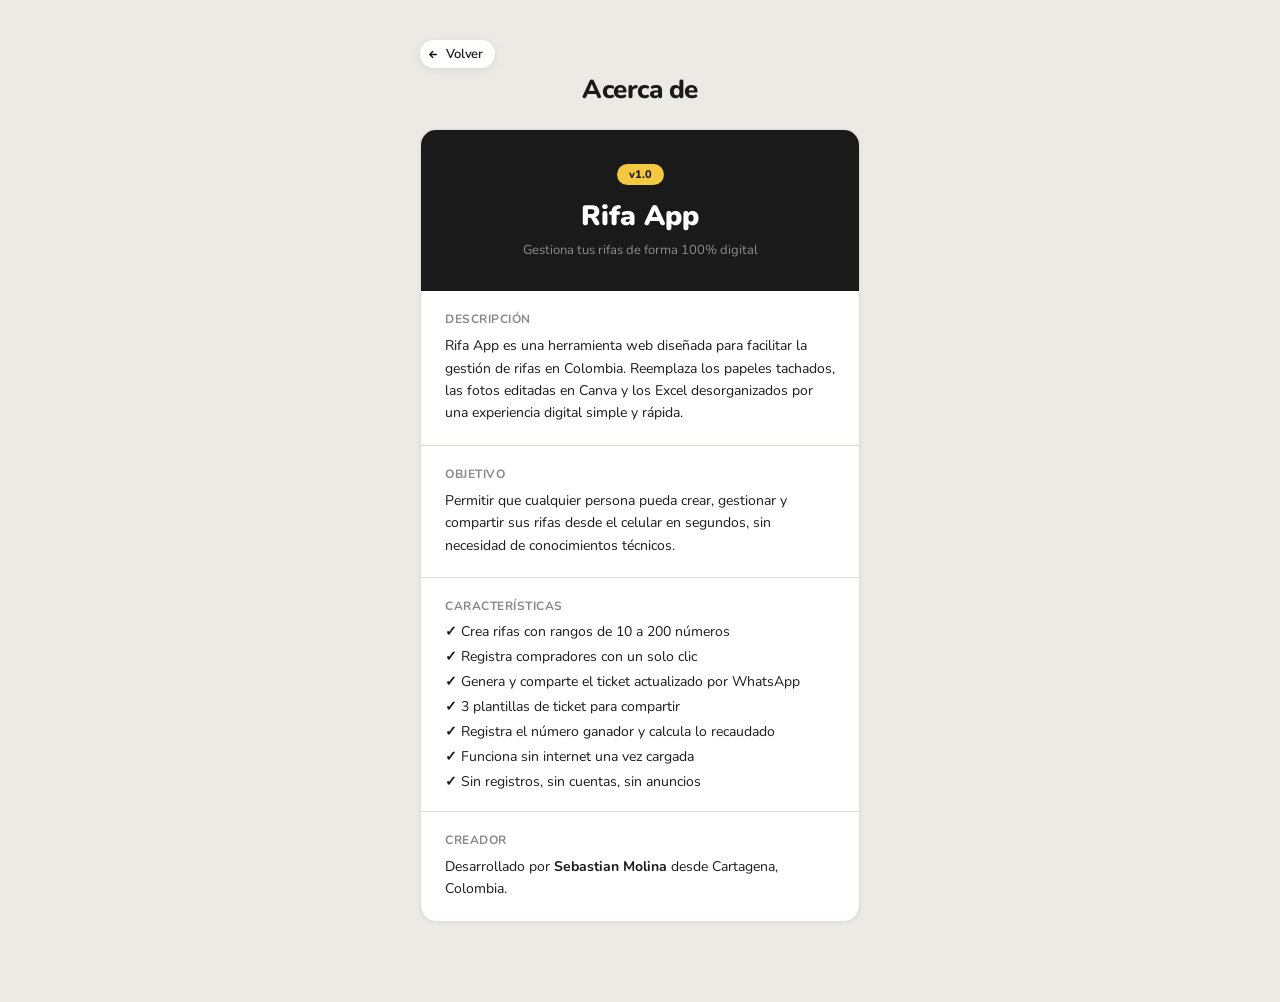
==== about.html @ 019f1bd4 "feat: agregar página acerca de" ====
<!DOCTYPE html>
<html lang="es">
<head>
  <meta charset="UTF-8" />
  <meta name="viewport" content="width=device-width, initial-scale=1.0" />
  <link href="https://fonts.googleapis.com/css2?family=Nunito:wght@400;600;700;800;900&display=swap" rel="stylesheet">
  <link rel="icon" href="/assets/icons/icon-32x32.png">
  <title>Acerca de · Rifa App</title>
  <link rel="stylesheet" href="css/about.css" />
  <link rel="stylesheet" href="/css/style.css">
</head>
<body>

  <div class="app">

    <header class="page-header">
      <a href="index.html" class="back-btn">
        <svg viewBox="0 0 20 20" width="15" height="15" class="back-arrow">
          <path d="M 14 10 L 5 10 M 5 10 L 9 6 M 5 10 L 9 14" stroke="#1a1a1a" stroke-width="1.8" stroke-linecap="round" stroke-linejoin="round" fill="none"/>
        </svg>
        <span class="back-label">Volver</span>
        <div class="back-line"></div>
      </a>
      <h1 class="page-title">Acerca de</h1>
    </header>

    <div class="about-card">
      <div class="about-hero">
        <div class="about-version">v1.0</div>
        <h2 class="about-name">Rifa App</h2>
        <p class="about-tagline">Gestiona tus rifas de forma 100% digital</p>
      </div>

      <div class="about-section">
        <h3 class="about-section__title">Descripción</h3>
        <p class="about-section__text">Rifa App es una herramienta web diseñada para facilitar la gestión de rifas en Colombia. Reemplaza los papeles tachados, las fotos editadas en Canva y los Excel desorganizados por una experiencia digital simple y rápida.</p>
      </div>

      <div class="about-section">
        <h3 class="about-section__title">Objetivo</h3>
        <p class="about-section__text">Permitir que cualquier persona pueda crear, gestionar y compartir sus rifas desde el celular en segundos, sin necesidad de conocimientos técnicos.</p>
      </div>

      <div class="about-section">
        <h3 class="about-section__title">Características</h3>
        <ul class="about-list">
          <li>Crea rifas con rangos de 10 a 200 números</li>
          <li>Registra compradores con un solo clic</li>
          <li>Genera y comparte el ticket actualizado por WhatsApp</li>
          <li>3 plantillas de ticket para compartir</li>
          <li>Registra el número ganador y calcula lo recaudado</li>
          <li>Funciona sin internet una vez cargada</li>
          <li>Sin registros, sin cuentas, sin anuncios</li>
        </ul>
      </div>

      <div class="about-section">
        <h3 class="about-section__title">Creador</h3>
        <p class="about-section__text">Desarrollado por <strong>Sebastian Molina</strong> desde Cartagena, Colombia.</p>
      </div>

    </div>

  </div>

</body>
</html>
---- css/about.css ----
/* ─── ABOUT ─────────────────────────────────────────────── */

.about-card {
  background: var(--surface);
  border: 1px solid var(--border);
  border-radius: var(--radius);
  box-shadow: var(--shadow);
  overflow: hidden;
}

.about-hero {
  background: #1a1a1a;
  padding: 32px 24px;
  text-align: center;
}

.about-version {
  display: inline-block;
  background: #F5C842;
  color: #1a1a1a;
  font-size: 11px;
  font-weight: 800;
  padding: 3px 12px;
  border-radius: 99px;
  margin-bottom: 12px;
}

.about-name {
  font-size: 28px;
  font-weight: 900;
  color: #fff;
  margin: 0 0 6px;
}

.about-tagline {
  font-size: 13px;
  color: rgba(255,255,255,0.5);
  margin: 0;
}

.about-section {
  padding: 20px 24px;
  border-bottom: 1px solid var(--border);
}

.about-section:last-child { border-bottom: none; }

.about-section__title {
  font-size: 12px;
  font-weight: 700;
  color: var(--text-muted);
  text-transform: uppercase;
  letter-spacing: 0.5px;
  margin: 0 0 8px;
}

.about-section__text {
  font-size: 14px;
  color: var(--text);
  line-height: 1.6;
  margin: 0;
}

.about-list {
  list-style: none;
  display: flex;
  flex-direction: column;
  gap: 6px;
  margin: 0;
  padding: 0;
}

.about-list li {
  font-size: 14px;
  color: var(--text);
  padding-left: 16px;
  position: relative;
}

.about-list li::before {
  content: '✓';
  position: absolute;
  left: 0;
  color: #1a1a1a;
  font-weight: 700;
}
---- css/style.css ----
/* ─── RESET & BASE ─────────────────────────────────────── */
*, *::before, *::after { box-sizing: border-box; margin: 0; padding: 0; }

:root {
  --bg:        #ECEAE5;
  --surface:   #FFFFFF;
  --border:    #E0DDD8;
  --text:      #1a1a1a;
  --text-muted:#888;
  --accent:    #1a1a1a;
  --accent-fg: #FFFFFF;
  --danger:    #c0392b;
  --radius:    16px;
  --shadow:    0 1px 4px rgba(0,0,0,0.07);
}

body {
  font-family: 'Nunito', -apple-system, BlinkMacSystemFont, sans-serif;
  background: var(--bg);
  color: var(--text);
  min-height: 100vh;
}

.app {
  max-width: 480px;
  margin: 0 auto;
  padding: 40px 20px 80px;
}

/* ─── HERO ──────────────────────────────────────────────── */
.hero {
  padding: 40px 0 36px;
  margin-bottom: 32px;
}

.hero__badge {
  display: inline-block;
  background: var(--accent);
  color: var(--accent-fg);
  font-size: 11px;
  font-weight: 700;
  padding: 4px 14px;
  border-radius: 99px;
  margin-bottom: 16px;
  letter-spacing: 0.5px;
}

.hero__title {
  font-size: 32px;
  font-weight: 800;
  letter-spacing: -0.8px;
  color: var(--text);
  margin-bottom: 10px;
  line-height: 1.2;
  text-align: center;
}

.hero__sub {
  font-size: 14px;
  color: var(--text-muted);
  line-height: 1.7;
  margin-bottom: 28px;
  text-align: center;
}

/* ─── BUTTON ────────────────────────────────────────────── */
.btn {
  display: inline-flex;
  align-items: center;
  justify-content: center;
  gap: 6px;
  border: none;
  border-radius: 99px;
  font-family: inherit;
  font-weight: 700;
  cursor: pointer;
  transition: opacity .15s, transform .1s;
}
.btn:active { transform: scale(0.97); }

.btn--primary {
  background: var(--accent);
  color: var(--accent-fg);
  padding: 14px 48px;
  font-size: 16px;
  letter-spacing: 0.2px;
  display: block;
  margin: 0 auto;
  width: fit-content;
  text-align: center;
}

.btn--primary:hover { opacity: .82; }

.btn--danger {
  background: transparent;
  color: var(--danger);
  padding: 6px 10px;
  font-size: 13px;
  font-weight: 600;
}
.btn--danger:hover { background: #fdf0ee; border-radius: 8px; }

/* ─── SECTION TITLE ─────────────────────────────────────── */
.section-title {
  font-size: 17px;
  font-weight: 700;
  color: var(--text);
  margin-bottom: 12px;
  text-transform: uppercase;
  letter-spacing: 0.5px;
}

/* ─── EMPTY ─────────────────────────────────────────────── */
.list-empty {
  text-align: center;
  padding: 48px 0 32px;
  color: var(--text-muted);
  font-size: 14px;
  line-height: 2;
}
.list-empty__sub { font-size: 13px; color: #bbb; }

/* ─── RIFA CARDS ────────────────────────────────────────── */
.rifa-list {
  list-style: none;
  display: flex;
  flex-direction: column;
  gap: 10px;
}

.rifa-card {
  background: var(--surface);
  border: 1px solid var(--border);
  border-radius: var(--radius);
  padding: 18px 28px;
  box-shadow: var(--shadow);
  display: flex;
  align-items: center;
  justify-content: space-between;
  gap: 12px;
  cursor: pointer;
  transition: box-shadow .15s, transform .12s;
  position: relative;
}
.rifa-card::before,
.rifa-card::after {
  content: '';
  position: absolute;
  top: 50%;
  transform: translateY(-50%);
  width: 20px;
  height: 20px;
  background: var(--bg);
  border-radius: 50%;
  border: 1px solid var(--border);
  z-index: 2;
}
.rifa-card::before { left: -11px; }
.rifa-card::after  { right: -11px; }
.rifa-card:hover {
  box-shadow: 0 4px 14px rgba(0,0,0,0.1);
  transform: translateY(-1px);
}
.rifa-card__info { flex: 1; min-width: 0; }

.rifa-card__name {
  font-size: 15px;
  font-weight: 600;
  white-space: nowrap;
  overflow: hidden;
  text-overflow: ellipsis;
}

.rifa-card__meta {
  font-size: 12px;
  color: var(--text-muted);
  margin-top: 3px;
}

.rifa-card__right {
  display: flex;
  align-items: center;
  gap: 12px;
  flex-shrink: 0;
}

.rifa-card__pct {
  font-size: 13px;
  font-weight: 700;
  color: var(--text-muted);
  min-width: 36px;
  text-align: right;
}
.rifa-card.sorteo-hoy {
  background: #1a1a1a;
  border: 2px solid #F5C842;
  animation: glow 2s ease-in-out infinite;
}

.rifa-card.sorteo-hoy .rifa-card__name { color: #fff; }
.rifa-card.sorteo-hoy .rifa-card__meta { color: rgba(255,255,255,0.4); }
.rifa-card.sorteo-hoy .rifa-card__fill { background: #F5C842; }
.rifa-card.sorteo-hoy .rifa-card__bar { background: rgba(255,255,255,0.1); }
.rifa-card.sorteo-hoy .rifa-card__pct { color: #F5C842; }
.rifa-card.sorteo-hoy::before,
.rifa-card.sorteo-hoy::after { border-color: #F5C842; }

@keyframes glow {
  0%, 100% { box-shadow: 0 0 8px rgba(245,200,66,0.4); }
  50%       { box-shadow: 0 0 20px rgba(245,200,66,0.7); }
}
/* ─── RESPONSIVE ────────────────────────────────────────── */
@media (max-width: 480px) {
  .app { padding: 24px 14px 60px; }
  .hero { padding: 36px 20px 28px; }
}
@media (max-width: 480px) {
  .hero__title { font-size: 28px; }
}

/* ─── PAGE HEADER (compartido) ──────────────────────────── */
.page-header {
  display: flex;
  flex-direction: column;
  gap: 6px;
  margin-bottom: 24px;
align-items: flex-start;
}

/* ─── BOTÓN VOLVER ──────────────────────────────────────── */
.back-btn {
  display: inline-flex;
  align-items: center;
  gap: 5px;
  width: fit-content;
  padding: 5px 12px 5px 6px;
  border-radius: 999px;
  border: none;
  cursor: pointer;
  position: relative;
  overflow: hidden;
  background: white;
  box-shadow: 0 2px 10px rgba(0,0,0,0.08);
  transition: background 0.2s ease;
  text-decoration: none;
}

.back-btn:hover { background: #f5f3ef; }

.back-arrow {
  flex-shrink: 0;
  transform: translateX(0);
  transition: transform 0.35s cubic-bezier(0.34, 1.56, 0.64, 1);
}

.back-btn:hover .back-arrow { transform: translateX(-4px); }

.back-label {
  font-family: 'Space Grotesk', 'Nunito', sans-serif;
  font-weight: 600;
  font-size: 13px;
  color: #1a1a1a;
  letter-spacing: -0.01em;
  white-space: nowrap;
}

.back-line {
  position: absolute;
  bottom: 4px;
  left: 28px;
  right: 10px;
  height: 2px;
  background: #F5C842;
  transform-origin: left;
  transform: scaleX(0);
  transition: transform 0.3s ease;
}

.back-btn:hover .back-line { transform: scaleX(1); }

.page-title {
  font-size: 26px;
  font-weight: 800;
  letter-spacing: -0.5px;
  color: var(--text);
  line-height: 1.2;
  text-align: center;
  width: 100%;
}
/* ─── FORM INPUT (compartido) ───────────────────────────── */
.form-input {
  font-family: inherit;
  font-size: 15px;
  font-weight: 500;
  color: var(--text);
  background: var(--bg);
  border: 1.5px solid var(--border);
  border-radius: 10px;
  padding: 11px 14px;
  outline: none;
  transition: border-color .15s;
  width: 100%;
}
.form-input:focus { border-color: var(--accent); }
.form-input::placeholder { color: #bbb; }
.rifa-card__bar {
  height: 4px;
  background: var(--border);
  border-radius: 99px;
  overflow: hidden;
  margin-top: 8px;
}

.rifa-card__fill {
  height: 100%;
  background: var(--accent);
  border-radius: 99px;
  transition: width .3s;
}
/* ─── EMPTY STATE ───────────────────────────────────────── */
.list-empty {
  text-align: center;
  padding: 48px 0 32px;
}

.empty-anim {
  position: relative;
  width: 160px;
  height: 100px;
  margin: 0 auto 20px;
}

.empty-confetti {
  position: relative;
  width: 100%;
  height: 100%;
}

.dot {
  position: absolute;
  top: 0;
  animation: fall linear infinite;
}

@keyframes fall {
  0%   { transform: translateY(-20px) rotate(0deg); opacity: 1; }
  100% { transform: translateY(60px) rotate(360deg); opacity: 0; }
}

.empty-ticket {
  position: absolute;
  bottom: 0;
  left: 50%;
  transform: translateX(-50%);
  animation: float 3s ease-in-out infinite;
}

@keyframes float {
  0%, 100% { transform: translateX(-50%) translateY(0px); }
  50%       { transform: translateX(-50%) translateY(-10px); }
}

.empty-ticket__body {
  width: 120px;
  height: 72px;
  background: #1a1a1a;
  border-radius: 10px;
  display: flex;
  flex-direction: column;
  align-items: center;
  justify-content: center;
  position: relative;
  overflow: hidden;
}

.empty-ticket__body::before,
.empty-ticket__body::after {
  content: '';
  position: absolute;
  width: 14px;
  height: 14px;
  background: var(--bg);
  border-radius: 50%;
  top: 50%;
  transform: translateY(-50%);
}
.empty-ticket__body::before { left: -7px; }
.empty-ticket__body::after  { right: -7px; }

.empty-ticket__stripe {
  position: absolute;
  top: 0; left: 0; right: 0;
  height: 10px;
  background: repeating-linear-gradient(90deg, #F5C842 0, #F5C842 14px, #1a1a1a 14px, #1a1a1a 20px);
}

.empty-ticket__num {
  color: #F5C842;
  font-size: 20px;
  font-weight: 900;
  line-height: 1;
  margin-top: 8px;
}

.empty-ticket__label {
  color: #fff;
  font-size: 10px;
  font-weight: 700;
  letter-spacing: 1px;
  text-transform: uppercase;
  margin-top: 2px;
}

.empty-title {
  font-size: 17px;
  font-weight: 700;
  color: var(--text);
  margin-bottom: 6px;
}

.empty-sub {
  font-size: 13px;
  color: var(--text-muted);
  line-height: 1.6;
}
.btn--fab {
  position: sticky;
  bottom: 20px;
  width: 100%;
  padding: 15px;
  font-size: 16px;
  border-radius: 14px;
  box-shadow: 0 4px 20px rgba(0,0,0,0.15);
  margin-top: 16px;
  z-index: 50;
}
/* ─── ANIMACIONES DE ENTRADA ────────────────────────────── */
@keyframes fadeUp {
  from { opacity: 0; transform: translateY(16px); }
  to   { opacity: 1; transform: translateY(0); }
}
.hero        { animation: fadeUp .4s ease both; }
.list-section { animation: fadeUp .5s .1s ease both; }
.rifa-card   { animation: fadeUp .4s ease both; }
@keyframes fadeOut {
  from { opacity: 1; transform: translateY(0); }
  to   { opacity: 0; transform: translateY(-10px); }
}
.btn-ganador {
  background: #F5C842;
  color: #1a1a1a;
  border: none;
  border-radius: 99px;
  padding: 8px 16px;
  font-size: 13px;
  font-weight: 700;
  cursor: pointer;
  font-family: inherit;
  white-space: nowrap;
}
.modal--winner {
  padding: 0;
  overflow: hidden;
  border-radius: 20px 20px 0 0;
}
#delete-confirm {
  background: #c0392b;
  color: #fff;
  height: 52px;
  border-radius: 14px;
  font-size: 18px;
  font-weight: 600;
}

#delete-confirm:hover {
  background: #a93226;
}

.winner-header {
  background: #1a1a1a;
  padding: 24px 24px 18px;
  text-align: center;
}

.winner-trophy {
  font-size: 36px;
  margin-bottom: 6px;
}

.winner-prize {
  color: #F5C842;
  font-size: 11px;
  font-weight: 700;
  text-transform: uppercase;
  letter-spacing: 1px;
}

.winner-body {
  padding: 20px 24px 28px;
  display: flex;
  flex-direction: column;
  gap: 10px;
}

.winner-input {
  text-align: center;
  font-size: 24px;
  font-weight: 800;
}

.winner-btn {
  width: 100%;
  background: #F5C842;
  color: #1a1a1a;
  border: none;
  border-radius: 99px;
  padding: 13px;
  font-size: 15px;
  font-weight: 800;
  cursor: pointer;
}
/* ─── MENU BUTTON (ticket animado) ─────────────────────── */
.menu-btn {
  width: 48px;
  height: 48px;
  background: transparent;
  border-radius: 14px;
  border: none;
  cursor: pointer;
  position: fixed;
  top: 20px;
  right: 20px;
  display: flex;
  align-items: center;
  justify-content: center;
  z-index: 100;
  padding: 0;
}

.stub {
  fill: #1a1a1a;
  transition: transform 0.44s cubic-bezier(0.34, 1.56, 0.64, 1),
              opacity 0.22s ease;
}

.stub-top { transform-origin: 24px 13px; }
.stub-mid { transform-origin: 24px 24px; }
.stub-bot { transform-origin: 24px 35px; }

.menu-btn.open .stub-top { transform: translateY(11px) rotate(45deg); }
.menu-btn.open .stub-mid { transform: scaleX(0.2); opacity: 0; }
.menu-btn.open .stub-bot { transform: translateY(-11px) rotate(-45deg); }
.menu-btn.open .ticket-dot { opacity: 0; }

/* ─── DRAWER ────────────────────────────────────────────── */
.drawer-overlay {
  position: fixed;
  inset: 0;
  background: rgba(0,0,0,0.5);
  z-index: 80;
  display: flex;
  justify-content: flex-end;
}

.drawer-overlay.hidden { display: none; }

.drawer {
  background: #f5f3ef;
  width: 260px;
  height: 100%;
  padding: 80px 0 16px;
  display: flex;
  flex-direction: column;
  gap: 0;
  animation: slideInRight 0.25s ease;
}
.drawer-header {
  padding: 0 20px 20px;
  border-bottom: 1px solid rgba(0,0,0,0.08);
  margin-bottom: 8px;
}

.drawer-header h2 {
  color: #1a1a2e;
  font-size: 22px;
  font-weight: 700;
  margin: 0;
}
@keyframes slideInRight {
  from { transform: translateX(100%); }
  to   { transform: translateX(0); }
}
.drawer-group {
  display: flex;
  flex-direction: column;
  padding: 12px 0 4px;
}

.drawer-group__label {
  color: #e84393;
  font-size: 10.5px;
  font-weight: 700;
  letter-spacing: 0.12em;
  text-transform: uppercase;
  padding: 0 20px 6px;
}
.drawer-item {
  display: flex;
  align-items: center;
  gap: 12px;
  background: transparent;
  border: none;
  border-bottom: 1px solid rgba(0,0,0,0.07);
  border-radius: 0;
  padding: 13px 20px;
  font-family: inherit;
  font-size: 14px;
  font-weight: 500;
  color: #1a1a2e;
  cursor: pointer;
  text-align: left;
  width: 100%;
  transition: background .15s, color .15s;
}
.drawer-item:hover {
  background: rgba(0,0,0,0.04);
  color: #0f0f2d;
}

.drawer-item.active {
  background: rgba(232,67,147,0.1);
  color: #e84393;
  border-left: 3px solid #e84393;
  padding-left: 17px;
}

.drawer-footer {
  margin-top: auto;
  text-align: center;
  color: rgba(0,0,0,0.3);
  border-top: 1px solid rgba(0,0,0,0.07);
  font-size: 11px;
  padding: 16px 20px;
}
/* ─── PANEL RESUMEN ─────────────────────────────────────── */
.panel-resumen {
  background: #1a1a1a;
  border-radius: 20px 20px 0 0;
  overflow: hidden;
  width: 100%;
  max-width: 480px;
  animation: slideUp .25s ease;
}

.pr-head {
  padding: 24px 20px 16px;
  border-bottom: 1px solid #2a2a2a;
}

.pr-badge {
  display: inline-block;
  background: #F5C842;
  color: #1a1a1a;
  font-size: 10px;
  font-weight: 800;
  padding: 3px 10px;
  border-radius: 99px;
  margin-bottom: 10px;
  text-transform: uppercase;
  letter-spacing: 0.5px;
}

.pr-prize {
  font-size: 18px;
  font-weight: 800;
  color: #fff;
  margin-bottom: 4px;
}

.pr-winner {
  font-size: 13px;
  color: #F5C842;
  font-weight: 600;
}

.pr-stats {
  display: grid;
  grid-template-columns: 1fr 1fr;
  gap: 1px;
  background: #2a2a2a;
}

.pr-stat {
  background: #1a1a1a;
  padding: 14px 16px;
}

.pr-stat-label {
  font-size: 10px;
  color: #555;
  text-transform: uppercase;
  letter-spacing: 0.6px;
}

.pr-stat-value {
  font-size: 18px;
  font-weight: 800;
  color: #fff;
  margin-top: 2px;
  line-height: 1;
}

.pr-stat-value.gold { color: #F5C842; }

.pr-foot {
  padding: 16px 20px;
  border-top: 1px solid #2a2a2a;
  display: flex;
  justify-content: space-between;
  align-items: center;
}

.pr-recaudado-label {
  font-size: 11px;
  color: #555;
  text-transform: uppercase;
  letter-spacing: 0.6px;
}

.pr-recaudado-value {
  font-size: 24px;
  font-weight: 900;
  color: #F5C842;
}
/* ─── FOOTER ────────────────────────────────────────────── */
.footer {
  text-align: center;
  padding: 24px 0 32px;
  font-size: 12px;
  color: var(--text-muted);
  opacity: 0.6;
}
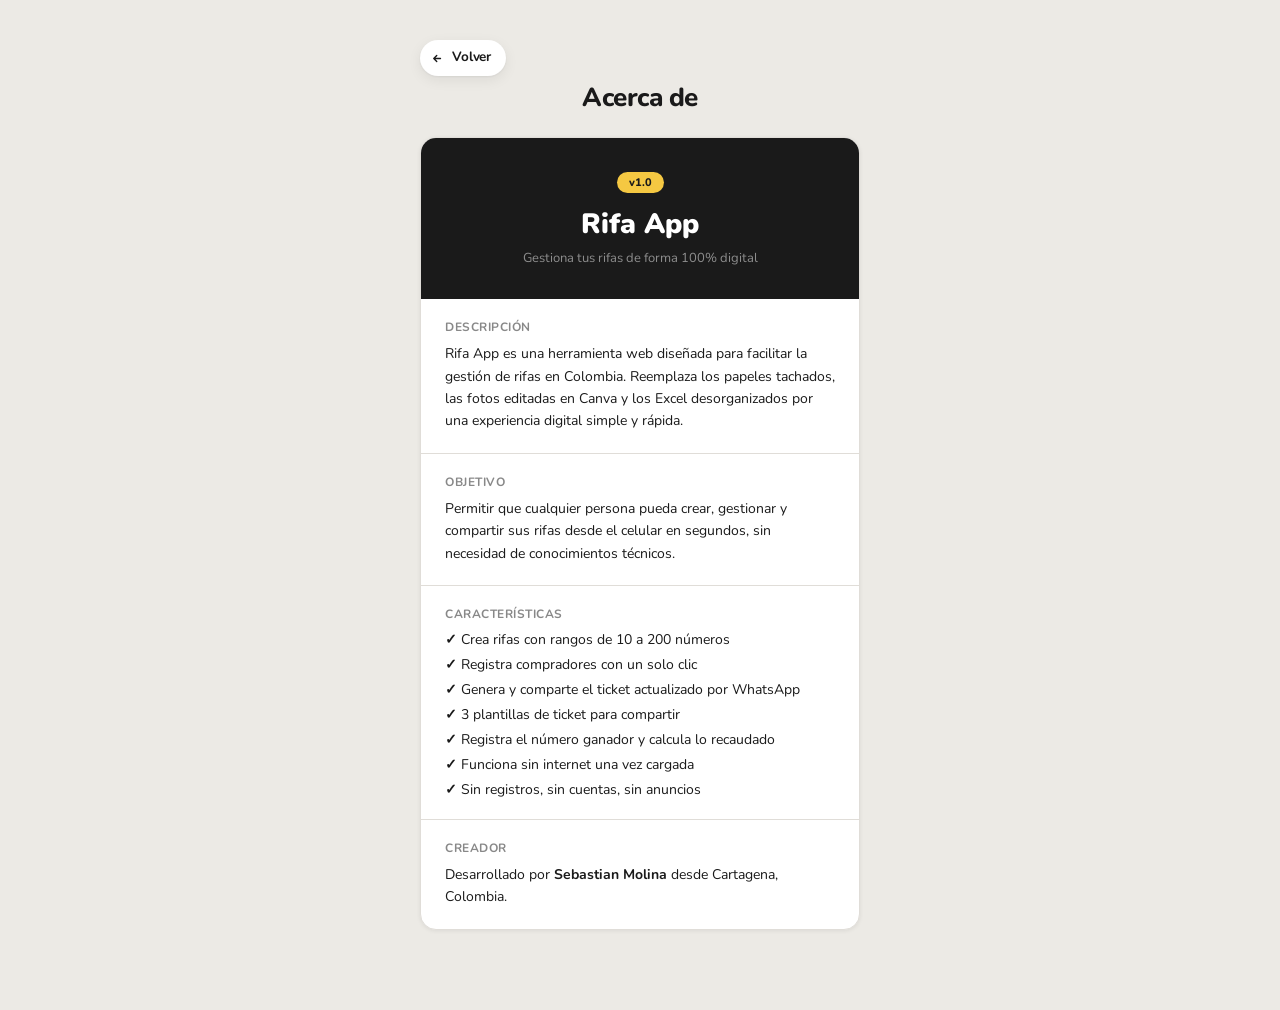
==== commit a1d86f31: "fix: subrayado dorado del botón Volver ajustado al ancho del texto Mueve back-line dentro de back-la" ====
--- a/about.html
+++ b/about.html
@@ -8,6 +8,8 @@
   <title>Acerca de · Rifa App</title>
   <link rel="stylesheet" href="css/about.css" />
   <link rel="stylesheet" href="/css/style.css">
+  <link rel="manifest" href="/manifest.json">
+<meta name="theme-color" content="#ECEAE5">
 </head>
 <body>
 
@@ -18,8 +20,7 @@
         <svg viewBox="0 0 20 20" width="15" height="15" class="back-arrow">
           <path d="M 14 10 L 5 10 M 5 10 L 9 6 M 5 10 L 9 14" stroke="#1a1a1a" stroke-width="1.8" stroke-linecap="round" stroke-linejoin="round" fill="none"/>
         </svg>
-        <span class="back-label">Volver</span>
-        <div class="back-line"></div>
+        <span class="back-label">Volver<div class="back-line"></div></span>
       </a>
       <h1 class="page-title">Acerca de</h1>
     </header>
--- a/css/style.css
+++ b/css/style.css
@@ -21,16 +21,47 @@
   min-height: 100vh;
 }
 
+/* Solo la home (.app--home) usa el layout de alto fijo + scroll interno.
+   Si esto se aplicara a html/body sin acotar, rompería el scroll normal
+   de las demás páginas (rifa.html, nueva-rifa.html, etc.), que usan
+   .app con min-height: 100vh y scroll de página completo. */
+html:has(.app--home),
+body:has(.app--home) {
+  height: auto;
+  min-height: 0;
+  overflow: hidden;
+}
+
 .app {
   max-width: 480px;
   margin: 0 auto;
   padding: 40px 20px 80px;
+  min-height: 100vh;
+  display: flex;
+  flex-direction: column;
+}
+
+.app--home {
+  height: 100vh;    /* fallback navegadores viejos */
+  height: 100svh;   /* small viewport height: el alto con la barra de URL visible.
+                        dvh también es "correcto" pero cambia de valor al hacer scroll
+                        (la barra se esconde) y hace saltar el layout — svh es estable. */
+  overflow: hidden; /* el scroll vive en .rifa-list (paso 5) */
+  padding: 24px 20px 0;   /* era 40px 20px 80px, un solo padding lateral */
+}
+
+.app-header {
+  display: flex;
+  align-items: center;
+  justify-content: space-between;
+  flex: none;
 }
 
 /* ─── HERO ──────────────────────────────────────────────── */
 .hero {
-  padding: 40px 0 36px;
-  margin-bottom: 32px;
+  padding: 14px 0 0;
+  margin-bottom: 0;
+  flex: none;
 }
 
 .hero__badge {
@@ -41,26 +72,27 @@
   font-weight: 700;
   padding: 4px 14px;
   border-radius: 99px;
-  margin-bottom: 16px;
+  margin-bottom: 0;
   letter-spacing: 0.5px;
 }
 
 .hero__title {
-  font-size: 32px;
+  font-size: 28px;
   font-weight: 800;
   letter-spacing: -0.8px;
   color: var(--text);
-  margin-bottom: 10px;
+  margin-bottom: 8px;
   line-height: 1.2;
-  text-align: center;
+  text-align: left;
 }
 
 .hero__sub {
   font-size: 14px;
   color: var(--text-muted);
-  line-height: 1.7;
-  margin-bottom: 28px;
-  text-align: center;
+  line-height: 1.5;
+  margin-bottom: 0;
+  text-align: left;
+  max-width: 300px;
 }
 
 /* ─── BUTTON ────────────────────────────────────────────── */
@@ -119,9 +151,18 @@
   font-size: 14px;
   line-height: 2;
 }
+
+.list-section .list-empty {
+  flex: 1;
+  display: flex;
+  flex-direction: column;
+  align-items: center;
+  justify-content: center;
+  padding: 0 0 16px;
+}
 .list-empty__sub { font-size: 13px; color: #bbb; }
 
-/* ─── RIFA CARDS ────────────────────────────────────────── */
+/* ─── LISTA DE RIFAS ────────────────────────────────────── */
 .rifa-list {
   list-style: none;
   display: flex;
@@ -129,6 +170,26 @@
   gap: 10px;
 }
 
+.list-section {
+  flex: 1;
+  min-height: 0;
+  margin-top: 26px;
+  display: flex;
+  flex-direction: column;
+}
+
+.list-section .rifa-list {
+  flex: 1;
+  min-height: 0;
+  overflow-y: auto;
+ padding-bottom: 80px;
+  padding-left: 12px;     /* espacio para las muescas ::before/::after (-11px) */
+  padding-right: 12px;
+  margin-left: -12px;
+  margin-right: -12px;
+}
+
+/* ─── CARD BASE (home y finalizadas) ────────────────────── */
 .rifa-card {
   background: var(--surface);
   border: 1px solid var(--border);
@@ -143,6 +204,8 @@
   transition: box-shadow .15s, transform .12s;
   position: relative;
 }
+
+/* Puntas tipo ticket */
 .rifa-card::before,
 .rifa-card::after {
   content: '';
@@ -158,10 +221,13 @@
 }
 .rifa-card::before { left: -11px; }
 .rifa-card::after  { right: -11px; }
+
 .rifa-card:hover {
   box-shadow: 0 4px 14px rgba(0,0,0,0.1);
   transform: translateY(-1px);
 }
+
+/* Contenido izquierdo */
 .rifa-card__info { flex: 1; min-width: 0; }
 
 .rifa-card__name {
@@ -178,6 +244,7 @@
   margin-top: 3px;
 }
 
+/* Contenido derecho (contador + botón) */
 .rifa-card__right {
   display: flex;
   align-items: center;
@@ -192,6 +259,8 @@
   min-width: 36px;
   text-align: right;
 }
+
+/* ─── CARD: DÍA DEL SORTEO (dorada) ────────────────────── */
 .rifa-card.sorteo-hoy {
   background: #1a1a1a;
   border: 2px solid #F5C842;
@@ -201,8 +270,8 @@
 .rifa-card.sorteo-hoy .rifa-card__name { color: #fff; }
 .rifa-card.sorteo-hoy .rifa-card__meta { color: rgba(255,255,255,0.4); }
 .rifa-card.sorteo-hoy .rifa-card__fill { background: #F5C842; }
-.rifa-card.sorteo-hoy .rifa-card__bar { background: rgba(255,255,255,0.1); }
-.rifa-card.sorteo-hoy .rifa-card__pct { color: #F5C842; }
+.rifa-card.sorteo-hoy .rifa-card__bar  { background: rgba(255,255,255,0.1); }
+.rifa-card.sorteo-hoy .rifa-card__pct  { color: #F5C842; }
 .rifa-card.sorteo-hoy::before,
 .rifa-card.sorteo-hoy::after { border-color: #F5C842; }
 
@@ -210,10 +279,50 @@
   0%, 100% { box-shadow: 0 0 8px rgba(245,200,66,0.4); }
   50%       { box-shadow: 0 0 20px rgba(245,200,66,0.7); }
 }
+
+/* ─── CARD: FINALIZADA (página rifas finalizadas) ───────── */
+.rifa-card--done {
+  border-left: 3px solid #4d8068;
+  opacity: 0.75;
+}
+
+.rifa-card--done .rifa-card__name { color: #888; }
+
+/* Nombre del ganador */
+.rifa-card__winner {
+  font-size: 12px;
+  font-weight: 700;
+  color: #4d8068;
+  margin-top: 8px;
+  padding-top: 8px;
+  border-top: 1px dashed rgba(0,0,0,0.1);
+}
+
+/* Número ganador (columna derecha) */
+.rifa-card__numwinner {
+  display: flex;
+  flex-direction: column;
+  align-items: center;
+  line-height: 1.1;
+}
+
+.rifa-card__numlabel {
+  font-size: 9px;
+  font-weight: 800;
+  color: #4d8068;
+  letter-spacing: 0.1em;
+  text-transform: uppercase;
+}
+
+.rifa-card__numvalue {
+  font-size: 26px;
+  font-weight: 900;
+  color: #1a1a2e;
+}
 /* ─── RESPONSIVE ────────────────────────────────────────── */
 @media (max-width: 480px) {
   .app { padding: 24px 14px 60px; }
-  .hero { padding: 36px 20px 28px; }
+  .app--home { padding: 24px 14px 0; }
 }
 @media (max-width: 480px) {
   .hero__title { font-size: 28px; }
@@ -232,51 +341,56 @@
 .back-btn {
   display: inline-flex;
   align-items: center;
-  gap: 5px;
+  gap: 7px;
   width: fit-content;
-  padding: 5px 12px 5px 6px;
+  padding: 7px 15px 7px 10px;
+  border: none;
   border-radius: 999px;
-  border: none;
+  background: #fff;
   cursor: pointer;
-  position: relative;
-  overflow: hidden;
-  background: white;
-  box-shadow: 0 2px 10px rgba(0,0,0,0.08);
-  transition: background 0.2s ease;
   text-decoration: none;
-}
-
-.back-btn:hover { background: #f5f3ef; }
+  box-shadow: 0 1px 2px rgba(26,26,26,.06),
+              0 4px 14px rgba(26,26,26,.07);
+  transition: box-shadow .25s ease, transform .25s ease;
+}
+
+.back-btn:hover {
+  transform: translateY(-1px);
+  box-shadow: 0 2px 4px rgba(26,26,26,.07),
+              0 10px 24px rgba(26,26,26,.11);
+}
+
+.back-btn:active { transform: translateY(0) scale(.98); }
 
 .back-arrow {
   flex-shrink: 0;
-  transform: translateX(0);
-  transition: transform 0.35s cubic-bezier(0.34, 1.56, 0.64, 1);
-}
-
-.back-btn:hover .back-arrow { transform: translateX(-4px); }
+  transition: transform .35s cubic-bezier(.34,1.56,.64,1);
+}
+.back-btn:hover .back-arrow { transform: translateX(-3px); }
 
 .back-label {
-  font-family: 'Space Grotesk', 'Nunito', sans-serif;
-  font-weight: 600;
-  font-size: 13px;
+  position: relative;
+  display: inline-block;
+  padding-bottom: 3px;
+  font-family: 'Nunito', sans-serif;
+  font-weight: 700;
+  font-size: 13.5px;
   color: #1a1a1a;
-  letter-spacing: -0.01em;
+  letter-spacing: -.01em;
   white-space: nowrap;
 }
 
+/* firma: subrayado dorado del ancho exacto del texto */
 .back-line {
   position: absolute;
-  bottom: 4px;
-  left: 28px;
-  right: 10px;
+  left: 0; right: 0; bottom: 0;
   height: 2px;
+  border-radius: 2px;
   background: #F5C842;
+  transform: scaleX(0);
   transform-origin: left;
-  transform: scaleX(0);
-  transition: transform 0.3s ease;
-}
-
+  transition: transform .32s cubic-bezier(.22,1,.36,1);
+}
 .back-btn:hover .back-line { transform: scaleX(1); }
 
 .page-title {
@@ -319,11 +433,6 @@
   transition: width .3s;
 }
 /* ─── EMPTY STATE ───────────────────────────────────────── */
-.list-empty {
-  text-align: center;
-  padding: 48px 0 32px;
-}
-
 .empty-anim {
   position: relative;
   width: 160px;
@@ -423,17 +532,28 @@
   font-size: 13px;
   color: var(--text-muted);
   line-height: 1.6;
+  max-width: 250px;
 }
 .btn--fab {
-  position: sticky;
-  bottom: 20px;
+  position: static;   /* era: sticky; bottom: 20px */
   width: 100%;
   padding: 15px;
   font-size: 16px;
   border-radius: 14px;
   box-shadow: 0 4px 20px rgba(0,0,0,0.15);
-  margin-top: 16px;
+  margin: 0;
+}
+
+.fab-bar {
+  position: fixed;
+  bottom: 0;
+  left: 0;
+  right: 0;
   z-index: 50;
+  max-width: 480px;
+  margin: 0 auto;
+  padding: 16px 20px calc(12px + env(safe-area-inset-bottom));
+  background: linear-gradient(to top, var(--bg) 58%, transparent);
 }
 /* ─── ANIMACIONES DE ENTRADA ────────────────────────────── */
 @keyframes fadeUp {
@@ -528,13 +648,10 @@
   border-radius: 14px;
   border: none;
   cursor: pointer;
-  position: fixed;
-  top: 20px;
-  right: 20px;
+  position: static;
   display: flex;
   align-items: center;
   justify-content: center;
-  z-index: 100;
   padding: 0;
 }
 
@@ -642,10 +759,11 @@
   border-top: 1px solid rgba(0,0,0,0.07);
   font-size: 11px;
   padding: 16px 20px;
+
 }
 /* ─── PANEL RESUMEN ─────────────────────────────────────── */
 .panel-resumen {
-  background: #1a1a1a;
+  background: #1a1a2e;
   border-radius: 20px 20px 0 0;
   overflow: hidden;
   width: 100%;
@@ -655,13 +773,13 @@
 
 .pr-head {
   padding: 24px 20px 16px;
-  border-bottom: 1px solid #2a2a2a;
+  border-bottom: 1px solid rgba(255,255,255,0.08);
 }
 
 .pr-badge {
   display: inline-block;
-  background: #F5C842;
-  color: #1a1a1a;
+  background: #f0c040;
+  color: #1a1a2e;
   font-size: 10px;
   font-weight: 800;
   padding: 3px 10px;
@@ -680,7 +798,7 @@
 
 .pr-winner {
   font-size: 13px;
-  color: #F5C842;
+  color: #e84393;
   font-weight: 600;
 }
 
@@ -688,17 +806,17 @@
   display: grid;
   grid-template-columns: 1fr 1fr;
   gap: 1px;
-  background: #2a2a2a;
+  background: rgba(255,255,255,0.07);
 }
 
 .pr-stat {
-  background: #1a1a1a;
+  background: #0f0f2d;
   padding: 14px 16px;
 }
 
 .pr-stat-label {
   font-size: 10px;
-  color: #555;
+  color: rgba(255,255,255,0.38);
   text-transform: uppercase;
   letter-spacing: 0.6px;
 }
@@ -711,11 +829,11 @@
   line-height: 1;
 }
 
-.pr-stat-value.gold { color: #F5C842; }
+.pr-stat-value.gold { color: #f0c040; }
 
 .pr-foot {
   padding: 16px 20px;
-  border-top: 1px solid #2a2a2a;
+  border-top: 1px solid rgba(255,255,255,0.08);
   display: flex;
   justify-content: space-between;
   align-items: center;
@@ -723,7 +841,7 @@
 
 .pr-recaudado-label {
   font-size: 11px;
-  color: #555;
+  color: rgba(255,255,255,0.38);
   text-transform: uppercase;
   letter-spacing: 0.6px;
 }
@@ -731,13 +849,35 @@
 .pr-recaudado-value {
   font-size: 24px;
   font-weight: 900;
-  color: #F5C842;
+  color: #f0c040;
+}
+
+.pr-cerrar {
+  display: block;
+  width: 100%;
+  padding: 16px;
+  background: #e84393;
+  color: #fff;
+  font-family: inherit;
+  font-size: 15px;
+  font-weight: 800;
+  border: none;
+  cursor: pointer;
+  transition: background .15s;
+}
+
+.pr-cerrar:hover {
+  background: #d4307f;
 }
 /* ─── FOOTER ────────────────────────────────────────────── */
 .footer {
+  margin-top: auto; /* empuja el footer hasta el fondo */
+  background: #1a1a2e;
+  color: rgba(255,255,255,0.4);
   text-align: center;
-  padding: 24px 0 32px;
+  padding: 20px 16px;
   font-size: 12px;
-  color: var(--text-muted);
-  opacity: 0.6;
-}
+  font-weight: 600;
+  letter-spacing: 0.04em;
+  margin-top: auto;
+}
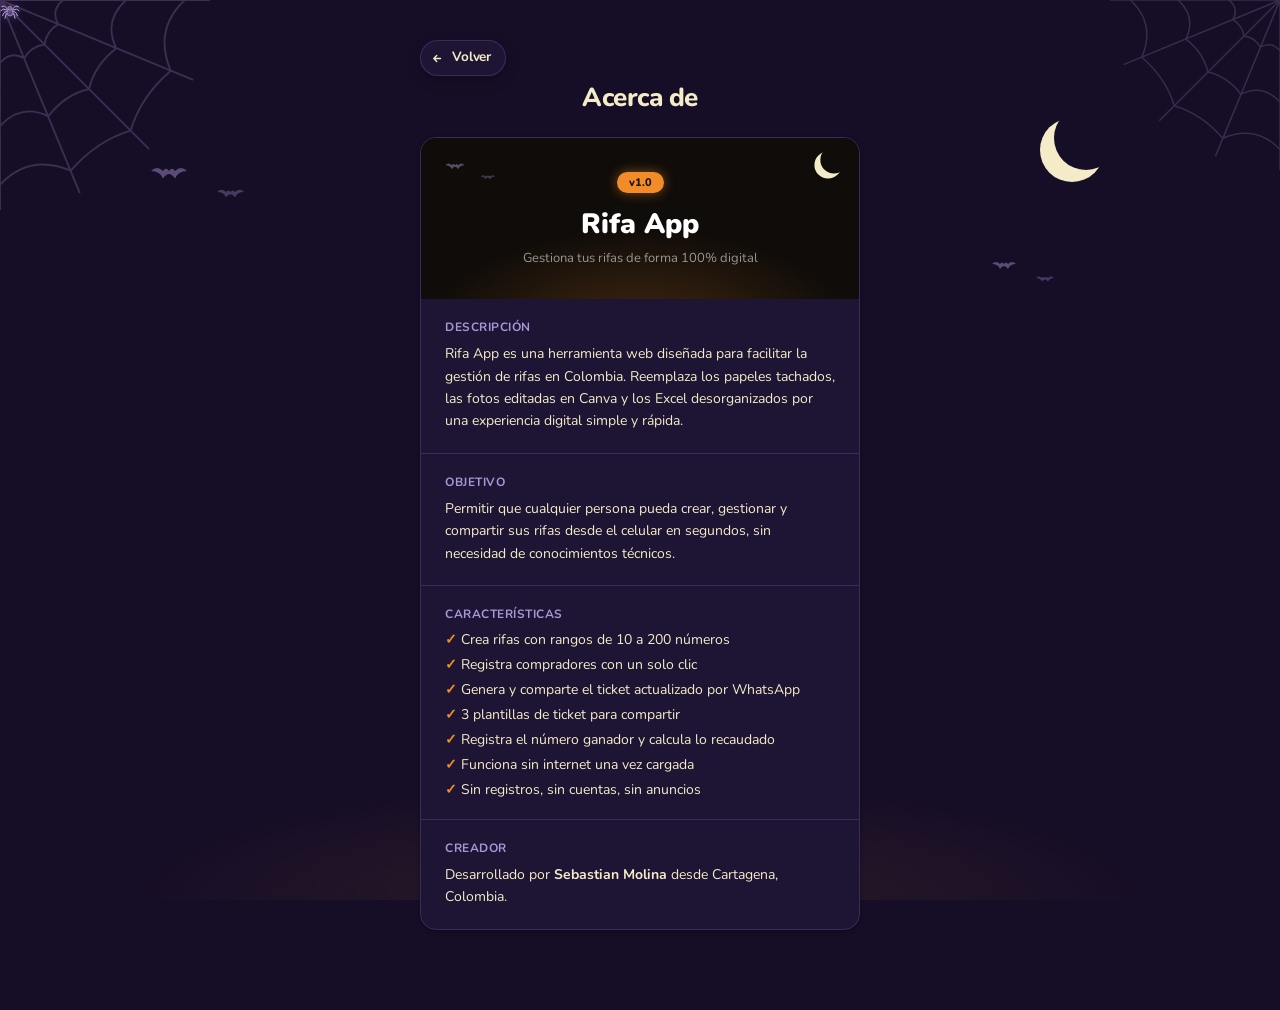
==== commit bae17c20: "feat(halloween): tema de Halloween con arañas animadas Co-Authored-By: Claude Opus 5.5 <noreply@anth" ====
--- a/about.html
+++ b/about.html
@@ -9,7 +9,12 @@
   <link rel="stylesheet" href="css/about.css" />
   <link rel="stylesheet" href="/css/style.css">
   <link rel="manifest" href="/manifest.json">
-<meta name="theme-color" content="#ECEAE5">
+<meta name="theme-color" content="#160e27">
+<script>
+  window.va = window.va || function () { (window.vaq = window.vaq || []).push(arguments); };
+</script>
+<script defer src="/_vercel/insights/script.js"></script>
+<link rel="stylesheet" href="/css/halloween.css">
 </head>
 <body>
 
--- a/css/style.css
+++ b/css/style.css
@@ -106,9 +106,9 @@
   font-family: inherit;
   font-weight: 700;
   cursor: pointer;
-  transition: opacity .15s, transform .1s;
-}
-.btn:active { transform: scale(0.97); }
+  transition: opacity .15s, transform .28s cubic-bezier(.34,1.56,.64,1);
+}
+.btn:active { transform: scale(0.95); transition-duration: .08s; }
 
 .btn--primary {
   background: var(--accent);
@@ -535,15 +535,19 @@
   max-width: 250px;
 }
 .btn--fab {
-  position: static;   /* era: sticky; bottom: 20px */
-  width: 100%;
+  position: fixed;
+  bottom: 20px;
+  left: 50%;
+  transform: translateX(-50%);
+  width: calc(100% - 40px);
+  max-width: 440px;
   padding: 15px;
   font-size: 16px;
   border-radius: 14px;
   box-shadow: 0 4px 20px rgba(0,0,0,0.15);
-  margin: 0;
-}
-
+  z-index: 50;
+}
+.btn--fab:active { transform: translateX(-50%) scale(0.95); }
 .fab-bar {
   position: fixed;
   bottom: 0;
@@ -761,6 +765,150 @@
   padding: 16px 20px;
 
 }
+
+/* ─── RESPALDO ──────────────────────────────────────────── */
+.backup-dot {
+  width: 8px;
+  height: 8px;
+  border-radius: 50%;
+  background: #F5C842;
+  margin-left: auto;
+  flex-shrink: 0;
+}
+.backup-dot[hidden],
+.backup-msg[hidden] { display: none; }
+
+.backup-sheet {
+  position: fixed;
+  inset: 0;
+  z-index: 90;
+  display: flex;
+  align-items: flex-end;
+  justify-content: center;
+  background: rgba(26, 26, 26, 0.45);
+  font-family: 'Nunito', -apple-system, BlinkMacSystemFont, sans-serif;
+  animation: backup-fade 0.32s cubic-bezier(.16,1,.3,1) both;
+}
+.backup-sheet.hidden { display: none; }
+
+.backup-panel {
+  width: 100%;
+  max-width: 400px;
+  background: #ECEAE5;
+  border-radius: 30px 30px 0 0;
+  padding: 9px 20px calc(16px + env(safe-area-inset-bottom, 0px));
+  box-shadow: 0 -12px 44px rgba(26, 26, 26, 0.26);
+  display: flex;
+  flex-direction: column;
+  gap: 10px;
+  animation: backup-rise 0.38s cubic-bezier(.16,1,.3,1) both;
+}
+.backup-grab {
+  width: 36px;
+  height: 4px;
+  margin: 0 auto 4px;
+  border-radius: 99px;
+  background: rgba(26, 26, 26, 0.16);
+}
+.backup-title {
+  margin: 0;
+  font-size: 20px;
+  font-weight: 800;
+  color: #1a1a1a;
+}
+.backup-sub {
+  margin: -6px 0 4px;
+  font-size: 13px;
+  font-weight: 600;
+  color: #6E6A63;
+}
+.backup-sub .is-never { color: #c0392b; }
+
+.backup-option {
+  display: flex;
+  align-items: center;
+  gap: 14px;
+  width: 100%;
+  padding: 14px;
+  background: #fff;
+  border: 1.5px solid #E0DDD8;
+  border-radius: 14px;
+  font-family: inherit;
+  text-align: left;
+  cursor: pointer;
+  transition: transform 0.12s ease, border-color 0.2s ease;
+}
+.backup-option:hover { border-color: #1a1a1a; }
+.backup-option:active { transform: scale(0.98); }
+.backup-option:disabled { opacity: 0.6; cursor: default; }
+
+.backup-icon {
+  width: 40px;
+  height: 40px;
+  flex-shrink: 0;
+  border-radius: 50%;
+  background: #1a1a1a;
+  color: #F5C842;
+  display: flex;
+  align-items: center;
+  justify-content: center;
+  font-size: 18px;
+  font-weight: 800;
+}
+.backup-option__text {
+  display: flex;
+  flex-direction: column;
+  gap: 2px;
+}
+.backup-option__title {
+  font-size: 15px;
+  font-weight: 800;
+  color: #1a1a1a;
+}
+.backup-option__desc {
+  font-size: 12px;
+  font-weight: 600;
+  color: #6E6A63;
+}
+
+.backup-msg {
+  margin: 0;
+  padding: 10px 12px;
+  border-radius: 12px;
+  background: #fff;
+  font-size: 13px;
+  font-weight: 700;
+  color: #1a1a1a;
+  text-align: center;
+}
+.backup-msg.is-error { color: #c0392b; }
+
+.backup-close {
+  margin-top: 4px;
+  padding: 13px;
+  border: none;
+  border-radius: 14px;
+  background: #1a1a1a;
+  color: #fff;
+  font-family: inherit;
+  font-size: 15px;
+  font-weight: 800;
+  cursor: pointer;
+  transition: transform 0.12s ease;
+}
+.backup-close:active { transform: scale(0.97); }
+
+@keyframes backup-fade { from { opacity: 0; } to { opacity: 1; } }
+@keyframes backup-rise {
+  from { transform: translateY(18px); opacity: 0; }
+  to   { transform: translateY(0); opacity: 1; }
+}
+
+@media (min-width: 640px) {
+  .backup-sheet { align-items: center; }
+  .backup-panel { border-radius: 26px; }
+  .backup-grab { display: none; }
+}
 /* ─── PANEL RESUMEN ─────────────────────────────────────── */
 .panel-resumen {
   background: #1a1a2e;
--- a/css/halloween.css
+++ b/css/halloween.css
@@ -0,0 +1,564 @@
+/* ═══════════════════════════════════════════════════════════════
+   halloween.css — Tema Halloween para Rifa App
+   Paleta: Calabaza (#17120e · #F28C28) + Noche Morada (#1e1433 · #b9a3e8)
+
+   ▸ ACTIVAR / DESACTIVAR (un solo cambio):
+       @media all      → tema ENCENDIDO
+       @media not all  → tema APAGADO (el navegador ignora todo)
+
+   ▸ Va enlazado como ÚLTIMO <link> de cada página.
+   ═══════════════════════════════════════════════════════════════ */
+
+@media all {
+
+/* ─── TOKENS ─────────────────────────────────────────────── */
+:root {
+  color-scheme: dark;
+
+  /* style.css */
+  --bg:         #160e27;
+  --surface:    #1e1433;
+  --border:     #3a2b5c;
+  --text:       #f4ecc8;
+  --text-muted: #a996d6;
+  --accent:     #F28C28;
+  --accent-fg:  #17120e;
+  --danger:     #ff7a5c;
+  --shadow:     0 1px 4px rgba(0,0,0,.35);
+
+  /* estadisticas.css */
+  --muted:       #a996d6;
+  --accent-tint: rgba(242,140,40,.12);
+  --accent-bdr:  rgba(242,140,40,.32);
+  --shadow-sm:   0 1px 4px rgba(0,0,0,.3);
+  --shadow-md:   0 4px 16px rgba(0,0,0,.45);
+
+  /* datepicker.css */
+  --dp-bg:   #1e1433;
+  --dp-ink:  #f4ecc8;
+  --dp-gold: #F28C28;
+  --dp-soft: #a996d6;
+  --dp-off:  #5a4a7d;
+  --dp-line: rgba(255,255,255,.08);
+
+  /* propios del tema */
+  --hw-glow: 0 0 0 1px rgba(246,178,107,.5), 0 6px 24px rgba(242,140,40,.45);
+  --hw-glow-sm: 0 0 14px rgba(242,140,40,.55);
+
+  --hw-web-tl: url("data:image/svg+xml,%3Csvg xmlns='http://www.w3.org/2000/svg' viewBox='0 0 100 100'%3E%3Cpath d='M0 0L100 0M0 0L92 38M0 0L71 71M0 0L38 92M0 0L0 100M30 0Q24 5 27.7 11.5Q22 15 21.2 21.2Q15 22 11.5 27.7Q5 24 0 30M60 0Q49 10 55.4 23Q45 31 42.4 42.4Q31 45 23 55.4Q10 49 0 60M88 0Q73 14 81.3 33.7Q67 46 62.2 62.2Q46 67 33.7 81.3Q14 73 0 88' fill='none' stroke='%23b9a3e8' stroke-width='.9' stroke-opacity='.22'/%3E%3C/svg%3E");
+  --hw-web-tr: url("data:image/svg+xml,%3Csvg xmlns='http://www.w3.org/2000/svg' viewBox='0 0 100 100'%3E%3Cg transform='translate(100 0) scale(-1 1)'%3E%3Cpath d='M0 0L100 0M0 0L92 38M0 0L71 71M0 0L38 92M0 0L0 100M30 0Q24 5 27.7 11.5Q22 15 21.2 21.2Q15 22 11.5 27.7Q5 24 0 30M60 0Q49 10 55.4 23Q45 31 42.4 42.4Q31 45 23 55.4Q10 49 0 60M88 0Q73 14 81.3 33.7Q67 46 62.2 62.2Q46 67 33.7 81.3Q14 73 0 88' fill='none' stroke='%23b9a3e8' stroke-width='.9' stroke-opacity='.2'/%3E%3C/g%3E%3C/svg%3E");
+  --hw-bats: url("data:image/svg+xml,%3Csvg xmlns='http://www.w3.org/2000/svg' viewBox='0 0 80 40'%3E%3Cpath d='M8 14 q4-4 8 0 q2-3 4 0 q2-3 4 0 q4-4 8 0 q-6 0-8 5 q-2-3-4-3 q-2 0-4 3 q-2-5-8-5z' fill='%23b9a3e8' fill-opacity='.42'/%3E%3Cpath d='M52 28 q3-3 6 0 q1.5-2 3 0 q1.5-2 3 0 q3-3 6 0 q-4.5 0-6 3.5 q-1.5-2-3-2 q-1.5 0-3 2 q-1.5-3.5-6-3.5z' fill='%23b9a3e8' fill-opacity='.3'/%3E%3C/svg%3E");
+  --hw-bat: url("data:image/svg+xml,%3Csvg xmlns='http://www.w3.org/2000/svg' viewBox='8 9 24 11'%3E%3Cpath d='M8 14 q4-4 8 0 q2-3 4 0 q2-3 4 0 q4-4 8 0 q-6 0-8 5 q-2-3-4-3 q-2 0-4 3 q-2-5-8-5z' fill='%23b9a3e8'/%3E%3C/svg%3E");
+  --hw-bat-dark: url("data:image/svg+xml,%3Csvg xmlns='http://www.w3.org/2000/svg' viewBox='8 9 24 11'%3E%3Cpath d='M8 14 q4-4 8 0 q2-3 4 0 q2-3 4 0 q4-4 8 0 q-6 0-8 5 q-2-3-4-3 q-2 0-4 3 q-2-5-8-5z' fill='%231e1433'/%3E%3C/svg%3E");
+  --hw-moon: url("data:image/svg+xml,%3Csvg xmlns='http://www.w3.org/2000/svg' viewBox='0 0 80 80'%3E%3Ccircle cx='40' cy='40' r='32' fill='%23f4ecc8'/%3E%3Ccircle cx='54' cy='28' r='32' fill='%23160e27'/%3E%3C/svg%3E");
+  --hw-moon-dark: url("data:image/svg+xml,%3Csvg xmlns='http://www.w3.org/2000/svg' viewBox='0 0 80 80'%3E%3Ccircle cx='40' cy='40' r='32' fill='%23f4ecc8'/%3E%3Ccircle cx='54' cy='28' r='32' fill='%23100c09'/%3E%3C/svg%3E");
+  --hw-pumpkin: url("data:image/svg+xml,%3Csvg xmlns='http://www.w3.org/2000/svg' viewBox='0 0 46 40'%3E%3Cpath d='M23 6 q2-5 6-5' stroke='%235c8a2e' stroke-width='3' fill='none' stroke-linecap='round'/%3E%3Cellipse cx='14' cy='23' rx='11' ry='14' fill='%23F28C28'/%3E%3Cellipse cx='32' cy='23' rx='11' ry='14' fill='%23F28C28'/%3E%3Cellipse cx='23' cy='23' rx='11' ry='15' fill='%23f59a3c'/%3E%3Cpath d='M15 19 l4 4 h-8z M31 19 l4 4 h-8z' fill='%2317120e'/%3E%3Cpath d='M14 29 q9 6 18 0 l-3 2 -3-2 -3 2 -3-2 -3 2z' fill='%2317120e'/%3E%3C/svg%3E");
+}
+
+/* ─── DECORACIÓN GLOBAL (telarañas + murciélagos) ────────── */
+body::before {
+  content: '';
+  position: fixed;
+  inset: 0;
+  z-index: 0;
+  pointer-events: none;
+  background:
+    var(--hw-web-tl) left top / 78px 78px no-repeat,
+    var(--hw-web-tr) right top / 64px 64px no-repeat,
+    var(--hw-bats) calc(50% + 24px) 18px / 64px 32px no-repeat;
+}
+.app, .page { position: relative; z-index: 1; }
+
+@media (min-width: 700px) {
+  body::before {
+    background:
+      var(--hw-web-tl) left top / 210px 210px no-repeat,
+      var(--hw-web-tr) right top / 170px 170px no-repeat,
+      var(--hw-moon) right 14% top 110px / 80px 80px no-repeat,
+      var(--hw-bats) left 12% top 150px / 120px 60px no-repeat,
+      var(--hw-bats) right 18% top 250px / 80px 40px no-repeat,
+      radial-gradient(60% 180px at 50% 100%, rgba(242,140,40,.10), transparent 70%) bottom / 100% 180px no-repeat;
+  }
+}
+
+/* ─── HOME: header + hero ────────────────────────────────── */
+.hero__badge { box-shadow: 0 0 12px rgba(242,140,40,.45); }
+.stub { fill: #f4ecc8; }
+.stub-bot { fill: #F28C28; }
+
+.hero { position: relative; }
+.hero::after {
+  content: '';
+  position: absolute;
+  right: 2px;
+  bottom: -2px;
+  width: 52px;
+  height: 45px;
+  background: var(--hw-pumpkin) center / contain no-repeat;
+  filter: drop-shadow(0 0 10px rgba(242,140,40,.55));
+  pointer-events: none;
+}
+
+/* ─── BOTONES ────────────────────────────────────────────── */
+.btn--primary { box-shadow: var(--hw-glow); }
+.btn--fab     { box-shadow: var(--hw-glow); }
+.btn--danger:hover { background: rgba(255,122,92,.12); }
+.btn--ghost:hover  { background: var(--bg); }
+
+.btn-ganador {
+  background: #F28C28;
+  color: #17120e;
+  box-shadow: var(--hw-glow-sm);
+}
+
+/* ─── CARDS (home y finalizadas) ─────────────────────────── */
+.app .rifa-card:hover { box-shadow: 0 4px 14px rgba(0,0,0,.45); }
+
+.rifa-card.sorteo-hoy {
+  background: #100c09;
+  border-color: #F28C28;
+  animation: hw-glow 2s ease-in-out infinite;
+}
+.rifa-card.sorteo-hoy .rifa-card__meta { color: rgba(255,255,255,.5); }
+.rifa-card.sorteo-hoy .rifa-card__fill { background: #F28C28; }
+.rifa-card.sorteo-hoy .rifa-card__pct  { color: #F28C28; }
+.rifa-card.sorteo-hoy::before,
+.rifa-card.sorteo-hoy::after { border-color: #F28C28; }
+
+@keyframes hw-glow {
+  0%, 100% { box-shadow: 0 0 8px rgba(242,140,40,.4); }
+  50%      { box-shadow: 0 0 20px rgba(242,140,40,.7); }
+}
+
+.badge-sorteo {
+  display: inline-block;
+  margin-top: 4px;
+  font-size: 10px;
+  font-weight: 800;
+  letter-spacing: .6px;
+  text-transform: uppercase;
+  color: #17120e;
+  background: #F28C28;
+  padding: 2px 8px;
+  border-radius: 99px;
+}
+
+/* Finalizadas */
+.rifa-card--done { border-left-color: #c7f25c; opacity: .85; }
+.rifa-card--done .rifa-card__name { color: #cfc3ec; }
+.rifa-card__winner { color: #c7f25c; border-top-color: rgba(255,255,255,.14); }
+.rifa-card__numlabel { color: #c7f25c; }
+.rifa-card__numvalue { color: #f4ecc8; }
+
+/* ─── ESTADO VACÍO ───────────────────────────────────────── */
+.list-empty__sub { color: #8a78b8; }
+.empty-ticket__body {
+  background: #100c09;
+  box-shadow: 0 0 22px rgba(242,140,40,.35);
+}
+.empty-ticket__stripe {
+  background: repeating-linear-gradient(90deg, #F28C28 0, #F28C28 14px, #100c09 14px, #100c09 20px);
+}
+.empty-ticket__num   { color: #F28C28; }
+.empty-ticket__label { color: #f4ecc8; }
+.empty-confetti .dot:nth-child(1) { background: #F28C28 !important; }
+.empty-confetti .dot:nth-child(2) { background: #b9a3e8 !important; }
+.empty-confetti .dot:nth-child(3) { background: #c7f25c !important; }
+.empty-confetti .dot:nth-child(4) { background: #f6b26b !important; }
+.empty-confetti .dot:nth-child(5) { background: #b9a3e8 !important; }
+.empty-confetti .dot:nth-child(6) { background: #F28C28 !important; }
+
+/* ─── INPUTS ─────────────────────────────────────────────── */
+.form-input::placeholder { color: #6f5f96; }
+.form-input:focus { box-shadow: 0 0 0 3px rgba(242,140,40,.15); }
+
+/* ─── MODALES ────────────────────────────────────────────── */
+.modal-overlay { background: rgba(8,4,16,.6); }
+.modal { box-shadow: 0 -1px 0 rgba(242,140,40,.35), 0 -12px 40px rgba(0,0,0,.45); }
+
+.modal--winner { box-shadow: 0 0 0 1px rgba(242,140,40,.3), 0 0 40px rgba(242,140,40,.18); }
+.winner-header {
+  position: relative;
+  background:
+    var(--hw-bats) left 20px top 12px / 60px 30px no-repeat,
+    #100c09;
+}
+.winner-trophy { filter: drop-shadow(0 0 12px rgba(242,140,40,.6)); }
+.winner-prize  { color: #F28C28; }
+.winner-btn    { background: #F28C28; color: #17120e; box-shadow: 0 0 18px rgba(242,140,40,.5); }
+
+#delete-confirm       { background: #d9412b; box-shadow: 0 0 16px rgba(217,65,43,.4); }
+#delete-confirm:hover { background: #c13521; }
+
+/* ─── DRAWER ─────────────────────────────────────────────── */
+.drawer-overlay { background: rgba(8,4,16,.62); }
+.drawer {
+  position: relative;
+  background: #1e1433;
+  box-shadow: -10px 0 40px rgba(0,0,0,.4);
+}
+.drawer::before {
+  content: '';
+  position: absolute;
+  top: 0;
+  right: 0;
+  width: 72px;
+  height: 72px;
+  background: var(--hw-web-tr) center / contain no-repeat;
+  pointer-events: none;
+}
+.drawer-header {
+  display: flex;
+  align-items: center;
+  gap: 8px;
+  border-bottom-color: rgba(255,255,255,.08);
+}
+.drawer-header::after {
+  content: '';
+  width: 18px;
+  height: 8px;
+  background: var(--hw-bat) center / contain no-repeat;
+  opacity: .5;
+}
+.drawer-header h2 { color: #f4ecc8; }
+.drawer-group__label { color: #F28C28; }
+.drawer-item { color: #f4ecc8; border-bottom-color: rgba(255,255,255,.07); }
+.drawer-item:hover { background: rgba(255,255,255,.05); color: #fff; }
+.drawer-item.active {
+  background: rgba(242,140,40,.12);
+  color: #F28C28;
+  border-left-color: #F28C28;
+}
+.drawer-footer { color: rgba(244,236,200,.4); border-top-color: rgba(255,255,255,.07); }
+
+/* ─── RESPALDO ───────────────────────────────────────────── */
+.backup-dot   { background: #F28C28; box-shadow: 0 0 8px rgba(242,140,40,.8); }
+.backup-sheet { background: rgba(8,4,16,.55); }
+.backup-panel { background: #1e1433; box-shadow: 0 -12px 44px rgba(0,0,0,.5); }
+.backup-grab  { background: rgba(244,236,200,.2); }
+.backup-title { color: #f4ecc8; }
+.backup-sub   { color: #a996d6; }
+.backup-sub .is-never { color: #ff7a5c; }
+.backup-option { background: #2a1d45; border-color: #3a2b5c; }
+.backup-option:hover { border-color: #F28C28; }
+.backup-icon {
+  background: #100c09;
+  color: #F28C28;
+  box-shadow: 0 0 10px rgba(242,140,40,.3);
+}
+.backup-option__title { color: #f4ecc8; }
+.backup-option__desc  { color: #a996d6; }
+.backup-msg { background: #2a1d45; color: #f4ecc8; }
+.backup-msg.is-error { color: #ff7a5c; }
+.backup-close {
+  background: #100c09;
+  color: #f4ecc8;
+  box-shadow: inset 0 0 0 1px #3a2b5c;
+}
+
+/* ─── BOTÓN VOLVER ───────────────────────────────────────── */
+.back-btn {
+  background: #1e1433;
+  box-shadow: inset 0 0 0 1px #3a2b5c, 0 4px 14px rgba(0,0,0,.3);
+}
+.back-btn:hover { box-shadow: inset 0 0 0 1px #F28C28, 0 10px 24px rgba(0,0,0,.4); }
+.back-btn .back-arrow path { stroke: #f4ecc8; }
+.back-label { color: #f4ecc8; }
+.back-line  { background: #F28C28; }
+
+/* ─── NUEVA RIFA ─────────────────────────────────────────── */
+.range-opt input[type=radio]:checked + span {
+  box-shadow: 0 0 14px rgba(242,140,40,.45);
+}
+.range-opt input[type=radio]:checked + span small { color: rgba(23,18,14,.7); }
+
+.tpl-season { color: #F28C28; background: rgba(242,140,40,.14); }
+.tpl-link   { color: #f4ecc8; border-bottom-color: #F28C28; }
+
+.tpl-card { background: #2a1d45; border-color: #3a2b5c; }
+.tpl-card.selected { border-color: #F28C28; box-shadow: 0 0 12px rgba(242,140,40,.3); }
+.tpl-card .check-circle { background: #2a1d45; }
+.tpl-name { color: #f4ecc8; }
+
+/* ─── DATEPICKER ─────────────────────────────────────────── */
+.dp-backdrop { background: rgba(8,4,16,.6); }
+.dp-panel {
+  background: #1e1433;
+  box-shadow: 0 -12px 44px rgba(0,0,0,.5), 0 0 0 1px rgba(185,163,232,.12);
+}
+.dp-grab { background: rgba(244,236,200,.2); }
+.dp-band {
+  background: #2a1d45;
+  box-shadow: inset 0 0 0 1px rgba(242,140,40,.45), 0 0 16px rgba(242,140,40,.18);
+}
+.dp-veil--top    { background: linear-gradient(to bottom, #1e1433 26%, rgba(30,20,51,0) 100%); }
+.dp-veil--bottom { background: linear-gradient(to top,    #1e1433 26%, rgba(30,20,51,0) 100%); }
+.dp-cancel { background: rgba(244,236,200,.07); }
+.dp-cancel:hover { background: rgba(244,236,200,.12); }
+.dp-confirm {
+  background: #F28C28;
+  color: #17120e;
+  box-shadow: 0 5px 20px rgba(242,140,40,.45);
+}
+.dp-confirm:hover { box-shadow: 0 8px 26px rgba(242,140,40,.6); }
+
+/* ─── RIFA: info, stats, leyenda ─────────────────────────── */
+.info-card { box-shadow: var(--shadow), -4px 0 14px -6px rgba(242,140,40,.6); }
+.stats-bar__fill { box-shadow: 0 0 10px rgba(242,140,40,.8); }
+#stat-sold     { color: #F28C28; }
+#stat-reserved { color: #b9a3e8; }
+
+.legend-item { color: #cfc3ec; }
+.legend-dot.sold     { background: #F28C28; }
+.legend-dot.reserved { background: #b9a3e8; }
+.legend-dot.free     { background: var(--surface); border: 1.5px solid #6f5f96; }
+
+/* ─── RIFA: grilla (libre · reservado · vendido) ─────────── */
+.num-btn { position: relative; }            /* para que se vean las marcas */
+.num-btn:hover { background: #2a1d45; }
+
+.num-btn.sold,
+.num-btn.sold:hover {
+  background: #F28C28;
+  border-color: #F28C28;
+  color: #17120e;
+  font-weight: 800;
+}
+.num-btn.sold::after {
+  content: '✕';
+  top: 3px;
+  right: 5px;
+  font-size: 10px;
+  opacity: .55;
+}
+
+.num-btn.reserved,
+.num-btn.reserved:hover {
+  background: #b9a3e8;
+  border-color: #b9a3e8;
+  color: #1e1433;
+  font-weight: 800;
+}
+.num-btn.reserved::after {
+  content: '';
+  position: absolute;
+  top: 5px;
+  right: 5px;
+  width: 6px;
+  height: 6px;
+  border-radius: 50%;
+  border: 1.5px solid #1e1433;
+  box-sizing: border-box;
+}
+
+/* ─── PLANTILLAS ─────────────────────────────────────────── */
+.plantilla-card.selected { border-color: #F28C28; box-shadow: 0 0 18px rgba(242,140,40,.28); }
+.check-circle { border-color: #5a4a7d; }
+.check-btn.is-checked .check-circle {
+  background: #F28C28;
+  border-color: #F28C28;
+  box-shadow: 0 0 10px rgba(242,140,40,.6);
+}
+.check-path { stroke: #17120e; }
+.plantilla-preview--noche { box-shadow: inset 0 0 0 1px rgba(185,163,232,.22); }
+
+.plantillas-chip { background: #1e1433; border-color: #3a2b5c; color: #f4ecc8; }
+.plantillas-chip.active {
+  background: #F28C28;
+  border-color: #F28C28;
+  color: #17120e;
+  box-shadow: 0 0 12px rgba(242,140,40,.4);
+}
+.plantillas-seccion:not(:first-child) { color: #F28C28; }
+
+/* ─── PANEL RESUMEN (finalizadas) ────────────────────────── */
+.panel-resumen {
+  background: #17120e;
+  box-shadow: 0 -1px 0 rgba(242,140,40,.4), 0 -12px 44px rgba(0,0,0,.5);
+}
+.pr-head { position: relative; }
+.pr-head::after {
+  content: '';
+  position: absolute;
+  top: 20px;
+  right: 20px;
+  width: 40px;
+  height: 35px;
+  background: var(--hw-pumpkin) center / contain no-repeat;
+  filter: drop-shadow(0 0 8px rgba(242,140,40,.5));
+}
+.pr-badge  { background: #F28C28; color: #17120e; }
+.pr-winner { color: #f6b26b; }
+.pr-stat   { background: #100c09; }
+.pr-stat-label,
+.pr-recaudado-label { color: rgba(255,255,255,.45); }
+.pr-stat-value.gold { color: #F28C28; }
+.pr-recaudado-value { color: #F28C28; text-shadow: 0 0 14px rgba(242,140,40,.45); }
+#pr-close {                                  /* tiene estilo inline en el HTML */
+  background: #F28C28 !important;
+  color: #17120e !important;
+  box-shadow: 0 0 18px rgba(242,140,40,.45);
+}
+
+/* ─── ESTADÍSTICAS ───────────────────────────────────────── */
+.top-bar { background: #160e27; border-bottom-color: #3a2b5c; }
+.top-bar .back-arrow,
+.top-bar-title { color: #f4ecc8; }
+.menu-link { color: #a996d6; }
+.menu-link:hover { color: #f4ecc8; }
+
+.progress__fill { background: linear-gradient(90deg, rgba(242,140,40,.5), #F28C28); }
+.btn-volver { white-space: nowrap; flex-shrink: 0; color: #f4ecc8; }
+.btn-volver:hover { background: #2a1d45; }
+
+/* Tarjeta de gráficas: fondo luna para que el texto oscuro de Chart.js se lea */
+.stat-section:has(.charts-row) {
+  position: relative;
+  background: #f4ecc8;
+  border-color: transparent;
+  box-shadow: 0 0 30px rgba(244,236,200,.12);
+}
+.stat-section:has(.charts-row)::after {
+  content: '';
+  position: absolute;
+  top: 16px;
+  right: 18px;
+  width: 22px;
+  height: 10px;
+  background: var(--hw-bat-dark) center / contain no-repeat;
+  opacity: .5;
+}
+.stat-section:has(.charts-row) .bars-title { color: #6e6459; }
+.donut-wrap {
+  position: relative;
+  width: 100px;
+  height: 100px;
+  flex-shrink: 0;
+}
+.donut-wrap circle:first-child { stroke: #e4d9b3; }
+.donut-pct {
+  position: absolute;
+  inset: 0;
+  display: flex;
+  align-items: center;
+  justify-content: center;
+  font-size: 18px;
+  font-weight: 800;
+  color: #1a1a1a;
+}
+
+/* ─── ACERCA DE / PRIVACIDAD ─────────────────────────────── */
+.about-hero {
+  position: relative;
+  overflow: hidden;
+  background:
+    var(--hw-moon-dark) right 14px top 10px / 34px 34px no-repeat,
+    var(--hw-bats) left 18px top 16px / 64px 32px no-repeat,
+    radial-gradient(70% 90% at 50% 120%, rgba(242,140,40,.22), transparent 70%),
+    #100c09;
+}
+.about-version { box-shadow: 0 0 12px rgba(242,140,40,.5); background: #F28C28; color: #17120e; }
+.about-tagline { color: rgba(255,255,255,.55); }
+.about-list li::before { color: #F28C28; }
+
+/* ─── ARAÑAS ANIMADAS ────────────────────────────────────── */
+:root {
+  --hw-spider: url("data:image/svg+xml,%3Csvg xmlns='http://www.w3.org/2000/svg' viewBox='0 0 24 24'%3E%3Cpath d='M9 11 L5 7 L2 8 M9 12 L4 11 L1 13 M9 13 L5 15 L3 19 M10 14 L7 18 L6 22 M15 11 L19 7 L22 8 M15 12 L20 11 L23 13 M15 13 L19 15 L21 19 M14 14 L17 18 L18 22' stroke='%23b9a3e8' stroke-width='1.2' fill='none' stroke-linecap='round'/%3E%3Cellipse cx='12' cy='15' rx='3.6' ry='4.2' fill='%235a4a7d' stroke='%23b9a3e8' stroke-width='.8'/%3E%3Ccircle cx='12' cy='9.8' r='2.4' fill='%235a4a7d' stroke='%23b9a3e8' stroke-width='.8'/%3E%3Ccircle cx='11.1' cy='9.6' r='.6' fill='%23F28C28'/%3E%3Ccircle cx='12.9' cy='9.6' r='.6' fill='%23F28C28'/%3E%3C/svg%3E");
+  --hw-spider-hang: url("data:image/svg+xml,%3Csvg xmlns='http://www.w3.org/2000/svg' viewBox='0 0 24 24'%3E%3Cg transform='rotate(180 12 12)'%3E%3Cpath d='M9 11 L5 7 L2 8 M9 12 L4 11 L1 13 M9 13 L5 15 L3 19 M10 14 L7 18 L6 22 M15 11 L19 7 L22 8 M15 12 L20 11 L23 13 M15 13 L19 15 L21 19 M14 14 L17 18 L18 22' stroke='%23b9a3e8' stroke-width='1.2' fill='none' stroke-linecap='round'/%3E%3Cellipse cx='12' cy='15' rx='3.6' ry='4.2' fill='%235a4a7d' stroke='%23b9a3e8' stroke-width='.8'/%3E%3Ccircle cx='12' cy='9.8' r='2.4' fill='%235a4a7d' stroke='%23b9a3e8' stroke-width='.8'/%3E%3Ccircle cx='11.1' cy='9.6' r='.6' fill='%23F28C28'/%3E%3Ccircle cx='12.9' cy='9.6' r='.6' fill='%23F28C28'/%3E%3C/g%3E%3C/svg%3E");
+}
+
+/* 1 · Araña que camina por el anillo exterior de la telaraña de arriba a la izquierda.
+   Los puntos son los de la tela (escala 0-100):
+   A (33.7, 81.3)  B (62.2, 62.2)  y los puntos medios de las curvas
+   M1 (47, 69.4) y M2 (15.4, 78.8).  --hw-s = tamaño de la tela / 100 */
+body::after {
+  content: '';
+  position: fixed;
+  z-index: 0;
+  pointer-events: none;
+  left: 0;
+  top: 0;
+  --hw-s: .78;           /* tela de 78px */
+  --hw-h: 7px;           /* mitad del tamaño de la araña */
+  width: 14px;
+  height: 14px;
+  background: var(--hw-spider) center / contain no-repeat;
+  filter: drop-shadow(0 0 4px rgba(185,163,232,.35));
+  transform-origin: 50% 50%;
+  animation: hw-walk 14s linear infinite;
+}
+
+@keyframes hw-walk {
+  0%, 10% { transform: translate(calc(33.7px * var(--hw-s) - var(--hw-h)), calc(81.3px * var(--hw-s) - var(--hw-h))) rotate(0deg); }
+  13%     { transform: translate(calc(33.7px * var(--hw-s) - var(--hw-h)), calc(81.3px * var(--hw-s) - var(--hw-h))) rotate(48deg); }
+  22%     { transform: translate(calc(47px   * var(--hw-s) - var(--hw-h)), calc(69.4px * var(--hw-s) - var(--hw-h))) rotate(56deg); }
+  32%, 36%{ transform: translate(calc(62.2px * var(--hw-s) - var(--hw-h)), calc(62.2px * var(--hw-s) - var(--hw-h))) rotate(65deg); }
+  40%     { transform: translate(calc(62.2px * var(--hw-s) - var(--hw-h)), calc(62.2px * var(--hw-s) - var(--hw-h))) rotate(245deg); }
+  50%     { transform: translate(calc(47px   * var(--hw-s) - var(--hw-h)), calc(69.4px * var(--hw-s) - var(--hw-h))) rotate(236deg); }
+  58%     { transform: translate(calc(33.7px * var(--hw-s) - var(--hw-h)), calc(81.3px * var(--hw-s) - var(--hw-h))) rotate(228deg); }
+  62%     { transform: translate(calc(33.7px * var(--hw-s) - var(--hw-h)), calc(81.3px * var(--hw-s) - var(--hw-h))) rotate(278deg); }
+  72%     { transform: translate(calc(15.4px * var(--hw-s) - var(--hw-h)), calc(78.8px * var(--hw-s) - var(--hw-h))) rotate(278deg); }
+  75%     { transform: translate(calc(15.4px * var(--hw-s) - var(--hw-h)), calc(78.8px * var(--hw-s) - var(--hw-h))) rotate(266deg); }
+  78%     { transform: translate(calc(15.4px * var(--hw-s) - var(--hw-h)), calc(78.8px * var(--hw-s) - var(--hw-h))) rotate(288deg); }
+  81%     { transform: translate(calc(15.4px * var(--hw-s) - var(--hw-h)), calc(78.8px * var(--hw-s) - var(--hw-h))) rotate(458deg); }
+  90%     { transform: translate(calc(33.7px * var(--hw-s) - var(--hw-h)), calc(81.3px * var(--hw-s) - var(--hw-h))) rotate(458deg); }
+  95%,100%{ transform: translate(calc(33.7px * var(--hw-s) - var(--hw-h)), calc(81.3px * var(--hw-s) - var(--hw-h))) rotate(360deg); }
+}
+
+/* 2 · Araña colgada en la esquina de arriba a la derecha.
+   Baja, se balancea y se recoge hasta esconderse (ciclo de 9 s). */
+html::after {
+  content: '';
+  position: fixed;
+  z-index: 0;
+  pointer-events: none;
+  top: 0;
+  right: 82px;           /* a la izquierda del botón de menú */
+  width: 22px;
+  height: 96px;
+  background:
+    var(--hw-spider-hang) center bottom / 22px 22px no-repeat,
+    linear-gradient(rgba(185,163,232,.45), rgba(185,163,232,.45)) center top / 1px calc(100% - 17px) no-repeat;
+  filter: drop-shadow(0 0 4px rgba(185,163,232,.3));
+  transform-origin: 50% 0;
+  transform: translateY(-100%);
+  animation: hw-drop 9s ease-in-out infinite;
+}
+
+@keyframes hw-drop {
+  0%       { transform: translateY(-100%) rotate(0deg); }
+  30%      { transform: translateY(0)     rotate(0deg); }
+  40%      { transform: translateY(0)     rotate(5deg); }
+  50%      { transform: translateY(0)     rotate(-5deg); }
+  58%      { transform: translateY(0)     rotate(2deg); }
+  66%      { transform: translateY(0)     rotate(0deg); }
+  90%, 100%{ transform: translateY(-100%) rotate(0deg); }
+}
+
+/* Laptop: telaraña de 210px → el punto queda en 71px, 171px */
+@media (min-width: 700px) {
+  body::after {
+    --hw-s: 2.1;         /* tela de 210px */
+    --hw-h: 10px;
+    width: 20px;
+    height: 20px;
+  }
+  html::after {
+    right: 118px;
+    width: 26px;
+    height: 150px;
+    background:
+      var(--hw-spider-hang) center bottom / 26px 26px no-repeat,
+      linear-gradient(rgba(185,163,232,.45), rgba(185,163,232,.45)) center top / 1px calc(100% - 20px) no-repeat;
+  }
+}
+
+/* Movimiento reducido: quietas, y la colgada se queda abajo */
+@media (prefers-reduced-motion: reduce) {
+  body::after { animation: none; transform: translate(calc(26.3px - 7px), calc(63.4px - 7px)); }
+  html::after { animation: none; transform: none; }
+}
+/* ─── FOOTER ─────────────────────────────────────────────── */
+.footer { background: #100c09; color: rgba(244,236,200,.45); }
+
+} /* fin @media all */
